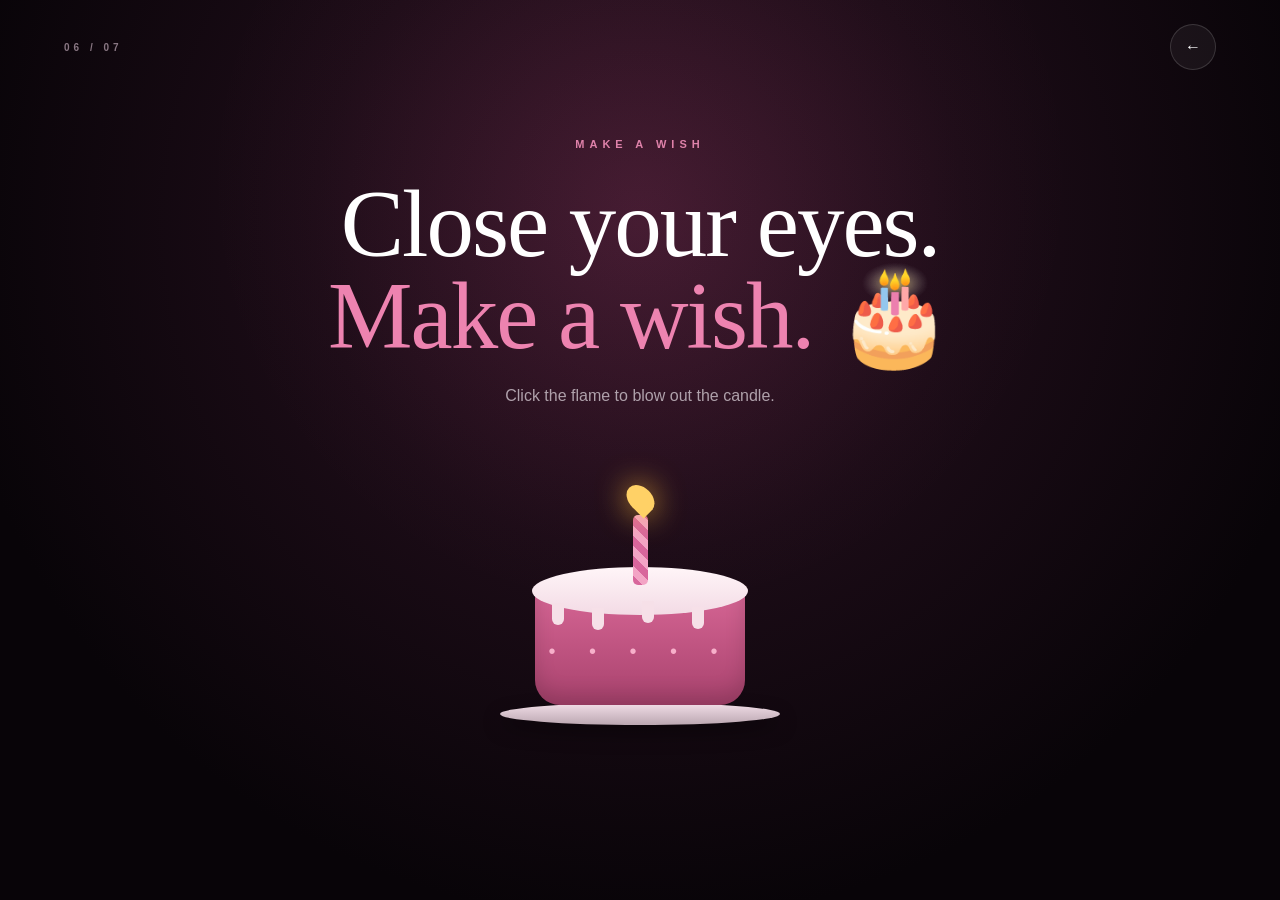
==== cake.html @ 8b06ef34 "Add files via upload" ====
<!DOCTYPE html>
<html lang="en">
<head>
    <meta charset="UTF-8">
    <meta name="viewport" content="width=device-width, initial-scale=1.0">
    <title>Make A Wish 🎂</title>
    <link rel="stylesheet" href="style.css">
</head>
<body>
    <div class="page">
        <nav class="top-nav">
            <span>06 / 07</span>
            <a href="letter.html">←</a>
        </nav>

        <main class="cake-page">
            <p class="eyebrow">MAKE A WISH</p>
            <h1>Close your eyes.<br><span>Make a wish. 🎂</span></h1>
            <p>Click the flame to blow out the candle.</p>

            <div class="cake">
                <div class="plate"></div>

                <div class="cake-body">
                    <div class="icing"></div>
                    <div class="cake-decoration">• • • • •</div>
                </div>

                <div class="candle">
                    <div id="flame" class="flame"></div>
                </div>
            </div>

            <div id="wishMessage" class="wish-message">
                <strong>✨ Wish made ✨</strong><br><br>
                May every dream you have find its way to you. ❤️
            </div>

            <a id="continueBtn" href="surprise.html" class="main-btn hidden">
                Open your final surprise 🎁
            </a>
        </main>
    </div>
    <script src="script.js"></script>
</body>
</html>
---- style.css ----
*{margin:0;padding:0;box-sizing:border-box}
html{scroll-behavior:smooth}
body{min-height:100vh;background:radial-gradient(circle at 50% 25%,#3a172b 0%,#1c0c17 35%,#080408 75%);color:#fff;font-family:"Segoe UI",Arial,sans-serif;overflow-x:hidden}
a{text-decoration:none;color:inherit}
button{font-family:inherit}
.hidden{display:none!important}

.page{min-height:100vh;position:relative;background:radial-gradient(circle at 50% 20%,rgba(225,93,145,.08),transparent 45%)}

.top-nav{position:fixed;top:24px;left:5%;right:5%;display:flex;justify-content:space-between;align-items:center;z-index:1000}
.top-nav span{color:#897783;font-size:10px;letter-spacing:4px;font-weight:600}
.top-nav a{width:46px;height:46px;display:flex;align-items:center;justify-content:center;border-radius:50%;border:1px solid rgba(255,255,255,.15);background:rgba(255,255,255,.05);transition:.3s}
.top-nav a:hover{background:rgba(230,100,155,.2);transform:scale(1.08)}

.eyebrow{color:#df82aa;font-size:11px;letter-spacing:5px;font-weight:600;margin-bottom:25px;text-transform:uppercase}
h1{font-family:Georgia,"Times New Roman",serif;font-size:clamp(50px,8vw,95px);line-height:.96;font-weight:400;letter-spacing:-2px}
h1 span{color:#ed83b0}
h2{font-family:Georgia,"Times New Roman",serif;font-weight:400}
p{color:#afa1ab;line-height:1.8}

.main-btn{display:inline-flex;align-items:center;justify-content:center;gap:8px;margin-top:30px;padding:15px 28px;border:1px solid rgba(255,255,255,.15);border-radius:50px;background:linear-gradient(120deg,#e25391,#a553b4);color:#fff;font-size:14px;cursor:pointer;box-shadow:0 12px 35px rgba(220,70,140,.25);transition:.3s}
.main-btn:hover{transform:translateY(-4px) scale(1.03);box-shadow:0 18px 50px rgba(220,70,140,.4)}
.main-btn span{transition:.3s}.main-btn:hover span{transform:translateX(5px)}

.intro-page{display:flex;align-items:center;justify-content:center;text-align:center;background:radial-gradient(circle at center,#421a30 0%,#210e1b 35%,#080408 72%);overflow:hidden}
.intro{position:relative;z-index:10;width:90%;max-width:850px;display:flex;flex-direction:column;align-items:center;justify-content:center;animation:introAppear 1.2s ease}
.heart-icon{font-size:85px;color:#f080ad;margin-bottom:20px;animation:heartbeat 1.5s infinite;text-shadow:0 0 35px rgba(240,128,173,.4)}
.intro h1{margin-bottom:30px}
.intro-text{color:#b7a8b1;font-size:16px;line-height:1.8}
.bottom-text{position:fixed;bottom:25px;left:50%;transform:translateX(-50%);z-index:20;color:#655560;font-size:10px;letter-spacing:3px;text-transform:uppercase}

.floating-heart{position:fixed;bottom:-50px;z-index:5;pointer-events:none;color:#e77ba7;opacity:0;animation:floatUp linear forwards}
.explosion-heart{position:fixed;left:50%;top:50%;z-index:9999;pointer-events:none}

.welcome{min-height:100vh;width:90%;max-width:1000px;margin:auto;display:flex;flex-direction:column;align-items:center;justify-content:center;text-align:center}
.welcome h1{font-size:clamp(55px,9vw,110px)}
.welcome h1 span{display:block;margin-top:8px}
.big-text{max-width:650px;margin-top:30px;color:#b4a6b0;font-size:18px;line-height:1.8}

.content-page{position:relative;z-index:5;width:100%;max-width:1180px;margin:0 auto;padding:140px 40px 100px;text-align:center}
.page-description{max-width:650px;margin:25px auto 60px;font-size:16px}
.reasons-page{display:flex;flex-direction:column;align-items:center}
.reasons-heading{width:100%;display:flex;flex-direction:column;align-items:center}
.reasons-heading h1{text-align:center}

.photo-grid{display:grid;grid-template-columns:repeat(3,1fr);gap:20px;margin-bottom:70px}
.photo-card{position:relative;height:420px;border-radius:22px;overflow:hidden;cursor:pointer;background:linear-gradient(145deg,#24121e,#10080e);border:1px solid rgba(255,255,255,.08);transition:.4s}
.photo-card:nth-child(2),.photo-card:nth-child(5){transform:translateY(40px)}
.photo-card:hover{transform:translateY(-5px) scale(1.01);box-shadow:0 20px 60px rgba(0,0,0,.4)}
.photo-card:nth-child(2):hover,.photo-card:nth-child(5):hover{transform:translateY(35px) scale(1.01)}
.photo-card img{width:100%;height:100%;object-fit:cover;display:block;transition:.6s}
.photo-card:hover img{transform:scale(1.08)}
.photo-card::after{content:"VIEW ❤️";position:absolute;left:50%;top:50%;transform:translate(-50%,-50%);padding:10px 18px;border-radius:30px;background:rgba(0,0,0,.55);backdrop-filter:blur(8px);border:1px solid rgba(255,255,255,.2);font-size:10px;letter-spacing:3px;opacity:0;transition:.3s}
.photo-card:hover::after{opacity:1}

.photo-modal{position:fixed;inset:0;z-index:9998;display:none;align-items:center;justify-content:center;flex-direction:column;padding:30px;background:rgba(0,0,0,.94);backdrop-filter:blur(15px)}
.photo-modal.show{display:flex}
.photo-modal img{max-width:90%;max-height:75vh;object-fit:contain;border-radius:15px;box-shadow:0 30px 100px rgba(0,0,0,.7)}
.photo-modal p{margin-top:20px;color:#d4c7cf;text-align:center}
#closePhoto{position:absolute;top:20px;right:30px;width:50px;height:50px;border:0;background:transparent;color:#fff;font-size:40px;cursor:pointer}

.story{position:relative;max-width:900px;margin:90px auto 60px}
.story-line{position:absolute;left:50%;top:0;bottom:0;width:1px;background:linear-gradient(#e77ba7,#5b3049)}
.story-item{position:relative;width:50%;padding:30px 45px;min-height:180px}
.story-item:nth-child(even){margin-left:50%}
.story-card{padding:25px;border-radius:18px;background:rgba(255,255,255,.035);border:1px solid rgba(255,255,255,.08)}
.story-item span{color:#dc7fa7;font-size:9px;letter-spacing:3px}
.story-item h2{font-size:29px;margin:12px 0}
.story-item p{font-size:14px}
.story-dot{position:absolute;top:48px;width:14px;height:14px;border-radius:50%;background:#e27ba6;box-shadow:0 0 20px rgba(226,123,166,.7);z-index:3}
.story-item:nth-child(odd) .story-dot{right:-7px}.story-item:nth-child(even) .story-dot{left:-7px}
.reveal{opacity:0;transform:translateY(25px);transition:.8s}.reveal.visible{opacity:1;transform:none}

.reason-grid{width:100%;max-width:1050px;display:grid;grid-template-columns:repeat(2,minmax(0,1fr));justify-content:center;gap:25px;margin:30px auto 45px}
.reason-card{width:100%}
.reason-card:nth-child(5){grid-column:1}
.reason-card:nth-child(6){grid-column:2}
.reason-card{position:relative;height:270px;perspective:1200px;cursor:pointer}
.reason-face{position:absolute;inset:0;width:100%;height:100%;display:flex;flex-direction:column;align-items:center;justify-content:center;text-align:center;padding:35px;border-radius:22px;border:1px solid rgba(255,255,255,.1);background:linear-gradient(145deg,#1d1019,#11080f);backface-visibility:hidden;transition:transform .7s cubic-bezier(.4,.2,.2,1);box-shadow:0 15px 40px rgba(0,0,0,.15)}
.reason-front{font-size:45px}.reason-front h2{font-size:27px;margin:15px 0}.reason-front small{color:#766772;font-size:9px;letter-spacing:2px}
.reason-back{transform:rotateY(180deg);color:#d1c3cb;font-size:15px;line-height:1.8}
.reason-card.flipped .reason-front{transform:rotateY(180deg)}
.reason-card.flipped .reason-back{transform:rotateY(360deg)}
.reason-icon{line-height:1}.reasons-page>.main-btn{align-self:center}

.letter-page{min-height:100vh;width:90%;max-width:900px;margin:auto;padding:140px 0 100px;display:flex;flex-direction:column;align-items:center;text-align:center}
.letter-paper{width:100%;max-width:780px;margin-top:40px;padding:65px;text-align:left;border-radius:25px;background:linear-gradient(145deg,#24141e,#120910);border:1px solid rgba(255,255,255,.1);box-shadow:0 30px 90px rgba(0,0,0,.4)}
.letter-heart{color:#e77da8;font-size:30px;margin-bottom:25px}
.letter-paper h1{font-size:55px;margin-bottom:35px}
.letter-paper p{color:#c2b5bd;line-height:2;margin-bottom:25px;font-size:15px}
.letter-paper .signature{text-align:right;color:#e583aa}

.cake-page{min-height:100vh;width:90%;max-width:900px;margin:auto;display:flex;flex-direction:column;align-items:center;justify-content:center;text-align:center}
.cake-page>p:not(.eyebrow){margin-top:20px}
.cake{position:relative;width:300px;height:290px;margin:50px auto 15px}
.plate{position:absolute;left:10px;bottom:25px;width:280px;height:22px;border-radius:50%;background:linear-gradient(#f2dfe8,#bba7b1);box-shadow:0 8px 20px rgba(0,0,0,.4)}
.cake-body{position:absolute;left:45px;bottom:45px;width:210px;height:120px;border-radius:10px 10px 25px 25px;background:linear-gradient(#d86796,#a8426d);box-shadow:inset 0 -10px 20px rgba(0,0,0,.15)}
.icing{position:absolute;left:-3px;top:-18px;width:216px;height:48px;border-radius:50%;background:linear-gradient(#fff5f8,#f3dbe5)}
.icing:after{content:"";position:absolute;left:20px;bottom:-10px;width:12px;height:22px;background:#f6e0e8;border-radius:0 0 10px 10px;box-shadow:40px 5px 0 #f6e0e8,90px -2px 0 #f6e0e8,140px 4px 0 #f6e0e8}
.cake-decoration{position:absolute;top:55px;left:0;width:100%;color:#f7b0ca;font-size:20px;letter-spacing:14px}
.candle{position:absolute;left:143px;bottom:165px;width:15px;height:70px;border-radius:5px;background:repeating-linear-gradient(45deg,#d8669c,#d8669c 7px,#f3a4c5 7px,#f3a4c5 14px)}
.flame{position:absolute;left:-4px;top:-32px;width:23px;height:32px;border-radius:50% 50% 50% 0;background:#ffd166;transform:rotate(-45deg);box-shadow:0 0 30px rgba(255,190,60,.8);cursor:pointer;animation:flame .5s infinite alternate}
.flame.out{display:none}
.wish-message{display:none;max-width:500px;margin:20px auto;color:#e589af;line-height:1.8;animation:fadeUp .8s}
.wish-message.show{display:block}

.final-page{min-height:100vh;background:radial-gradient(circle at center,#3d192d,#180a14 45%,#080408 75%)}
.final-content{min-height:100vh;width:90%;max-width:850px;margin:auto;display:flex;flex-direction:column;align-items:center;justify-content:center;text-align:center;padding:40px 0}
.final-content h1{font-size:clamp(50px,8vw,90px)}
.gift-button{border:0;background:transparent;color:#fff;font-size:105px;cursor:pointer;margin-top:35px;transition:.4s}
.gift-button:hover{transform:scale(1.15) rotate(5deg)}
.gift-button small{display:block;color:#766772;font-size:10px;letter-spacing:3px;margin-top:-10px}
.final-message{width:100%;max-width:700px;margin-top:40px;animation:finalReveal 1.2s ease}
.big-heart{font-size:80px;animation:heartbeat 1.3s infinite}
.final-message h2{color:#ed83b0;font-size:clamp(55px,8vw,85px);margin:25px 0}
.final-message p{max-width:600px;margin:15px auto;color:#c2b4bd;line-height:1.9}
.final-message h3{color:#e583aa;margin-top:35px;font-size:20px}
.birthday-end{color:#e989af!important;margin-top:35px!important}

@keyframes introAppear{from{opacity:0;transform:translateY(30px)}to{opacity:1;transform:translateY(0)}}
@keyframes heartbeat{0%,100%{transform:scale(1)}25%{transform:scale(1.08)}40%{transform:scale(1)}60%{transform:scale(1.08)}}
@keyframes floatUp{0%{transform:translateY(0) rotate(0) scale(.7);opacity:0}10%{opacity:.7}50%{opacity:.5}100%{transform:translateY(-110vh) rotate(30deg) scale(1.2);opacity:0}}
@keyframes fadeUp{from{opacity:0;transform:translateY(25px)}to{opacity:1;transform:translateY(0)}}
@keyframes finalReveal{from{opacity:0;transform:scale(.75) translateY(20px)}to{opacity:1;transform:scale(1) translateY(0)}}
@keyframes flame{from{transform:rotate(-45deg) scale(.9)}to{transform:rotate(-45deg) scale(1.1)}}

@media(max-width:750px){
    h1{font-size:55px}
    .top-nav{top:18px;left:20px;right:20px}
    .content-page{width:90%;padding:110px 0 70px}
    .photo-grid{grid-template-columns:1fr;gap:18px}
    .photo-card{height:420px}
    .photo-card:nth-child(2),.photo-card:nth-child(5){transform:none}
    .photo-card:nth-child(2):hover,.photo-card:nth-child(5):hover{transform:scale(1.01)}
    .story{margin-top:60px;padding-left:20px}
    .story-line{left:5px}
    .story-item,.story-item:nth-child(even){width:100%;margin-left:0;padding:20px 0 40px}
    .story-item:nth-child(odd) .story-dot,.story-item:nth-child(even) .story-dot{left:-6px;right:auto}
    .reason-grid{grid-template-columns:1fr;gap:18px;width:100%}
    .reason-card:nth-child(5),.reason-card:nth-child(6){grid-column:auto}
    .letter-page{width:90%;padding:110px 0 70px}
    .letter-paper{padding:40px 25px}
    .letter-paper h1{font-size:45px}
    .cake{transform:scale(.9)}
    .final-content{width:90%}
    .final-message h2{font-size:55px}
    .gift-button{font-size:85px}
}
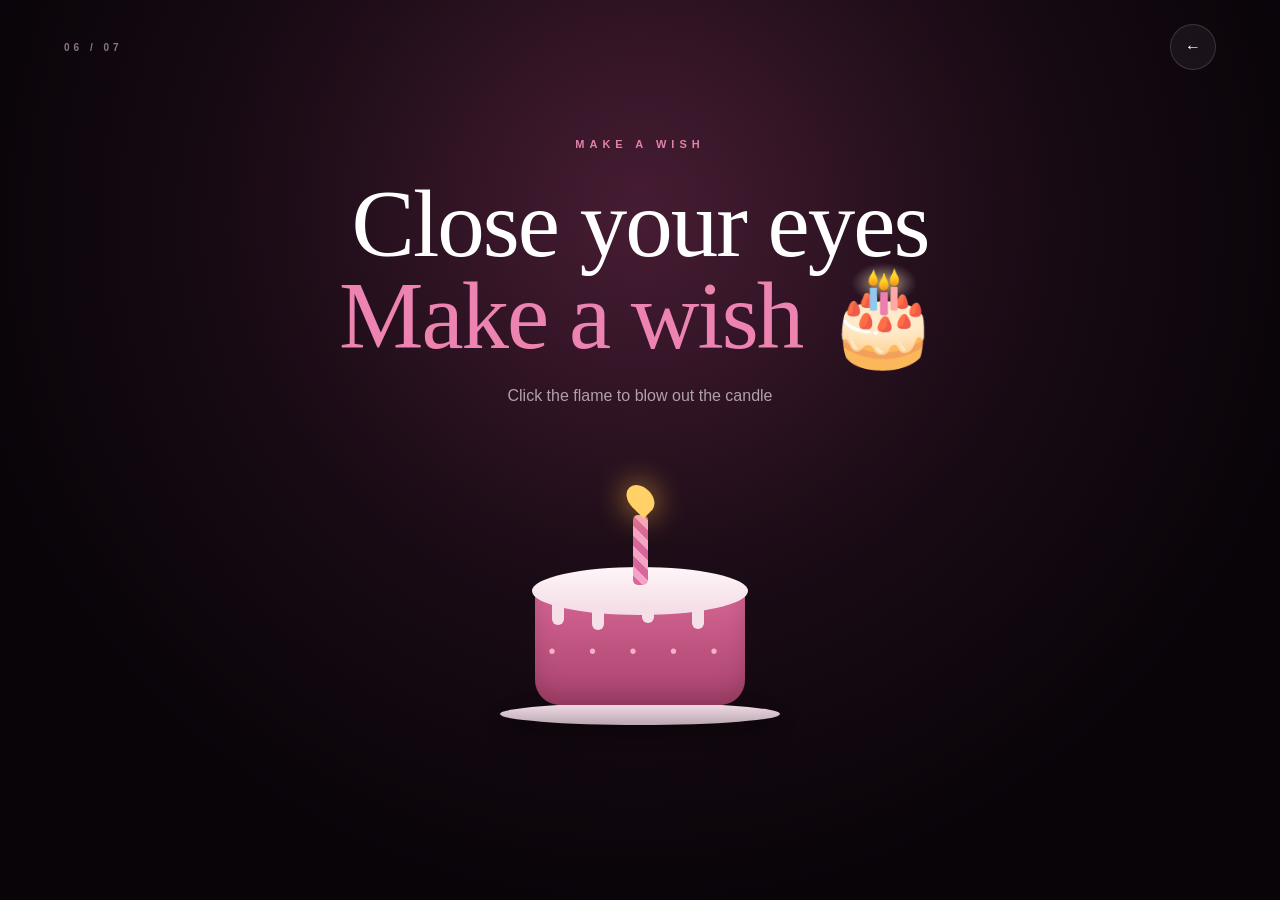
==== commit 4d61af2e: "Simplify text by removing unnecessary punctuation Removed punctuation from headings and messages." ====
--- a/cake.html
+++ b/cake.html
@@ -15,8 +15,8 @@
 
         <main class="cake-page">
             <p class="eyebrow">MAKE A WISH</p>
-            <h1>Close your eyes.<br><span>Make a wish. 🎂</span></h1>
-            <p>Click the flame to blow out the candle.</p>
+            <h1>Close your eyes<br><span>Make a wish 🎂</span></h1>
+            <p>Click the flame to blow out the candle</p>
 
             <div class="cake">
                 <div class="plate"></div>
@@ -33,7 +33,7 @@
 
             <div id="wishMessage" class="wish-message">
                 <strong>✨ Wish made ✨</strong><br><br>
-                May every dream you have find its way to you. ❤️
+                May every dream you have find its way to you ❤️
             </div>
 
             <a id="continueBtn" href="surprise.html" class="main-btn hidden">
